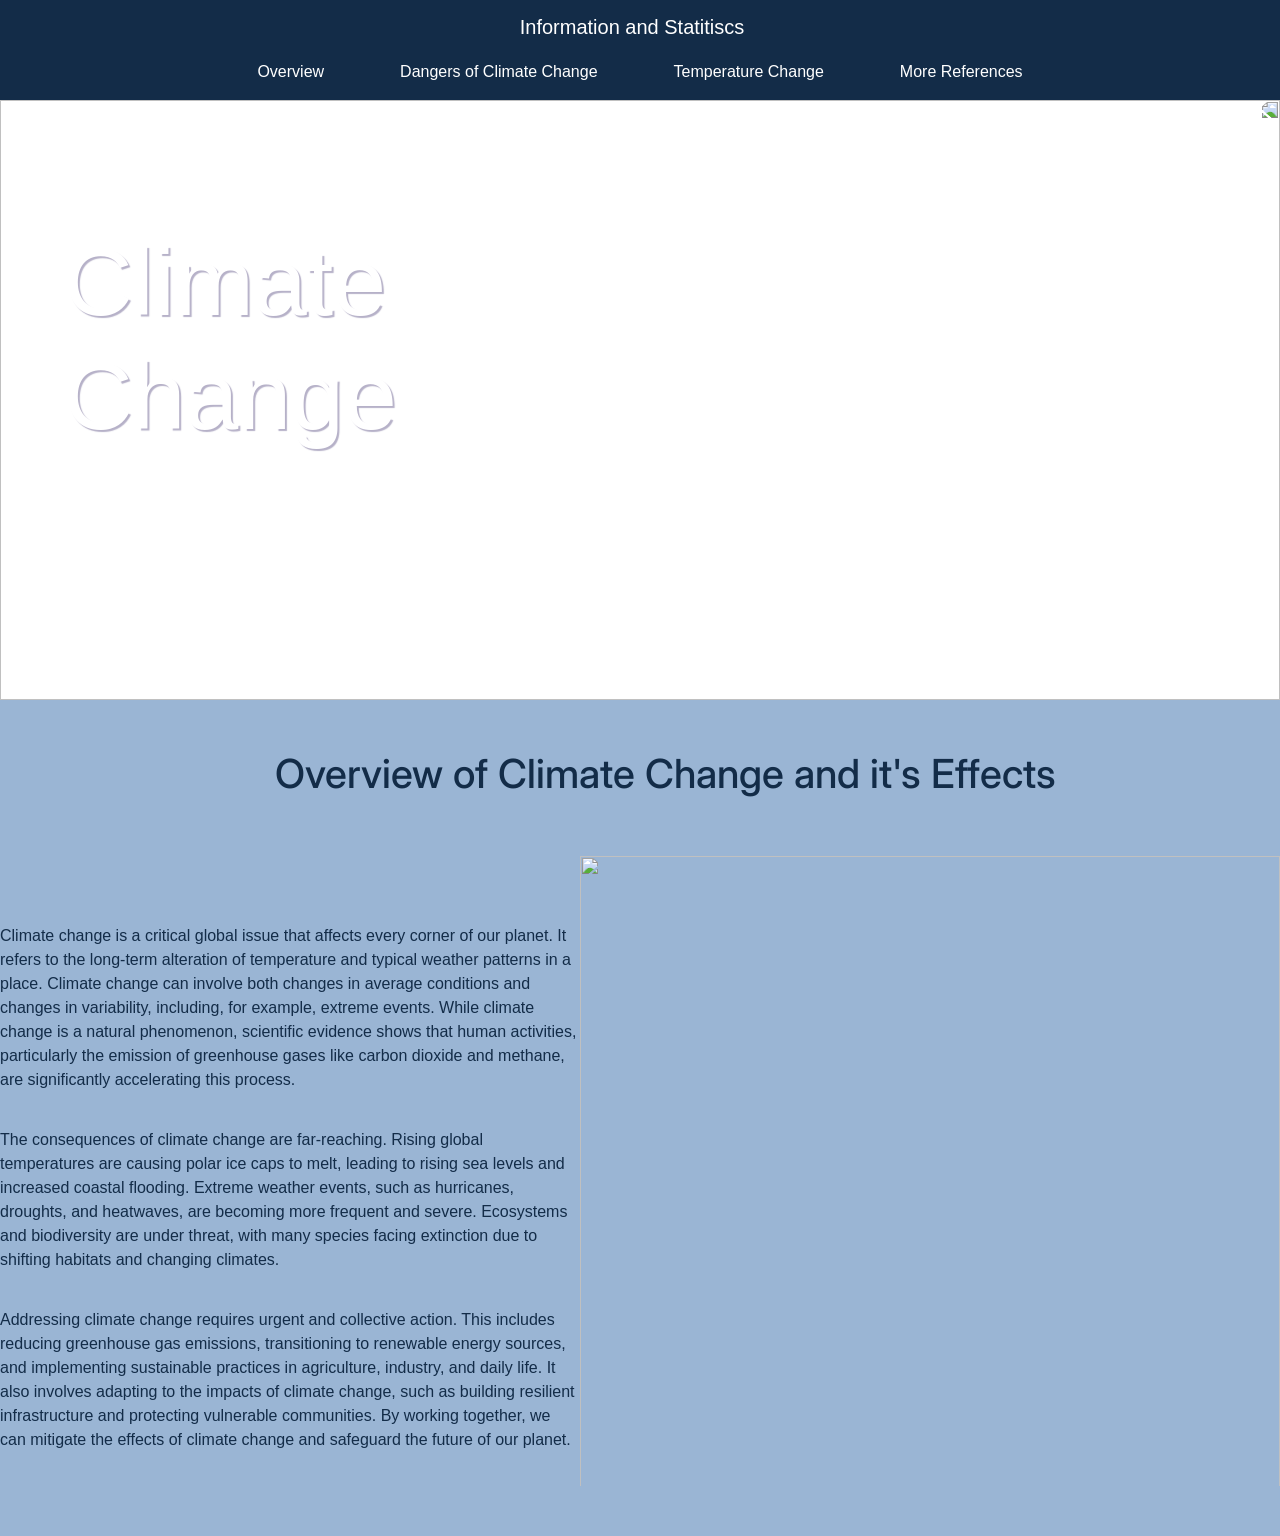
==== FinalProjectFiles/myHTML/index.html @ dd91fb5f "Add files via upload" ====
<!DOCTYPE html>
<html lang="en">
<head>
    <meta charset="UTF-8">
    <meta name="viewport" content="width=device-width, initial-scale=1.0">
    <title>Climate Change </title>


    <link rel="preconnect" href="https://fonts.googleapis.com">
    <link rel="preconnect" href="https://fonts.gstatic.com" crossorigin>
    <link href="https://fonts.googleapis.com/css2?family=Inter:wght@292&display=swap" rel="stylesheet">

    <link rel="preconnect" href="https://fonts.googleapis.com">
    <link rel="preconnect" href="https://fonts.gstatic.com" crossorigin>
    <link href="https://fonts.googleapis.com/css2?family=Alfa+Slab+One&family=Archivo+Black&family=Lexend+Deca:wght@100..900&display=swap" rel="stylesheet">

    <!-- Bootstrap CSS -->
    <link rel="stylesheet" href="https://stackpath.bootstrapcdn.com/bootstrap/4.5.2/css/bootstrap.min.css">

    <!-- Optional JavaScript -->
    <!-- jQuery first, then Popper.js, then Bootstrap JS -->
    <script src="https://code.jquery.com/jquery-3.5.1.slim.min.js"></script>
    <script src="https://cdn.jsdelivr.net/npm/@popperjs/core@2.5.2/dist/umd/popper.min.js"></script>
    <script src="https://stackpath.bootstrapcdn.com/bootstrap/4.5.2/js/bootstrap.min.js"></script>

    <link  rel="stylesheet" href = "style.css" />

</head>

<body>
    <!-- <nav class="navbar navbar-expand-lg navbar-light bg-light">
        <div class="collapse navbar-collapse" id="navbarNav">
          <ul class="navbar-nav">
            <li class="nav-item active">
              <a class="nav-link" href="index.html">About Author <span class="sr-only">(current)</span></a>
            </li>
          </ul>
        </div>
    </nav> -->
    <nav class="navbar navbar-expand-lg navbar-light bg-light navbar-bottom">
        <div class="collapse navbar-collapse" id="newNavbarNav">
            <h3 class="nav-item">
                <span class="navbar-brand" style="color: white;" > Information and Statitiscs </span>
            </h3>
          <ul class="navbar-nav">
            <li class="nav-item">
              <a class="nav-link" href="#">Overview</a>
            </li>
            <li class="nav-item">
              <a class="nav-link" href="#">Dangers of Climate Change</a>
            </li>
            <li class="nav-item">
                <a class="nav-link" href="#">Temperature Change</a>
            </li>
            <li class="nav-item">
                <a class="nav-link" href="./Reference.html">More References</a>
            </li>
          </ul>
        </div>
    </nav>
    <div class="images">
        <div class="text">
            <img class = "img" id="iceberg-image" src= "assets/Volcano.png" />
            <h1 id="title"> Climate Change  </h1>
            <p id="aboutText"> Understanding and learning about climate change is vitial to protect our planet. Here in this dashboard are different resources to stay educated and updated </p>
        </div>
    </div>
    <div class = "forbackground">
        <h1 class="Overview-title1">Overview of Climate Change and it's Effects</h1>
        <div class="Overview-content">
            <div class = "titlePara">
                <p class = "randomTEST">
                    Climate change is a critical global issue that affects every corner of our planet. It refers to the long-term alteration of temperature and typical weather patterns in a place. Climate change can involve both changes in average conditions and changes in variability, including, for example, extreme events. While climate change is a natural phenomenon, scientific evidence shows that human activities, particularly the emission of greenhouse gases like carbon dioxide and methane, are significantly accelerating this process.
                </p>
                <p class = "randomTEST">  
                    The consequences of climate change are far-reaching. Rising global temperatures are causing polar ice caps to melt, leading to rising sea levels and increased coastal flooding. Extreme weather events, such as hurricanes, droughts, and heatwaves, are becoming more frequent and severe. Ecosystems and biodiversity are under threat, with many species facing extinction due to shifting habitats and changing climates.
                </p>  
                <p class = "randomTEST">
                    Addressing climate change requires urgent and collective action. This includes reducing greenhouse gas emissions, transitioning to renewable energy sources, and implementing sustainable practices in agriculture, industry, and daily life. It also involves adapting to the impacts of climate change, such as building resilient infrastructure and protecting vulnerable communities. By working together, we can mitigate the effects of climate change and safeguard the future of our planet. 
                </p>
            </div>
            <img class = "polar" src= "assets/climatechangefacts.png"/>
        </div>
    </div>

</body>
---- FinalProjectFiles/myHTML/style.css ----
#iceberg-image{
    background-size: cover;
    background-repeat: no-repeat;
    background-position: top center;
    height: 600px;
    width: 100%;
    padding-top: 0;
    margin-top: 0; 
    transform: scaleX(-1);
}

#title{
    position: absolute;
    top: 25%; /* Center the text vertically */
    left: 5%;
    color: white; /* Change the text color if needed */
    font-size: 95px;
    max-width: 500px;
    text-shadow: 2px 2px 1px #1c0b5352;
    
  }

#aboutText{
    position: absolute;
    top: 59%; /* Center the text vertically */
    left: 5%;
    color: white;
    font-size: 18px;
    font-family: "Inter", sans-serif;
    max-width: 400px;
    font-weight: bold;
}

.navbar {
    background-color: #132c48ff !important; 
}
.nav-link {
    color: white !important; 
}
.nav-link:hover {
    color: #bc8cbaff !important; 
  }
.navbar-bottom{
    background-color: #132c48ff !important;
}
.navbar-bottom .navbar-collapse {
    display: flex;
    flex-direction: column;
    align-items: center;
}
.navbar-bottom .nav-item {
    padding-left: 30px;
    padding-right: 30px;
}
.randomTEST{
    padding-top: 20px;
    color:black;
    max-width: 600px;
}

.Overview-title1{
    font-family: "Inter", sans-serif;
    color:black;
    padding-top: 50px;
    padding-bottom: 30px;
    padding-left: 50px;
    text-align: center;
}



.Overview-content{
    display: flex;
    flex-direction: row;
    align-items: center;
    justify-content: space-around;
    width: 100%;

}

.polar{
    padding-top: 20px;
    padding-bottom: 50px;
    height: 700px;
    width: 700px
}

.titlePara{
    display: flex;
    flex-direction: column;
}
.forbackground{
    background-color: #9ab5d4ff;
}
.Overview-title1{
    color: #132c48ff;
}

.randomTEST{
    color: #132c48ff;
}
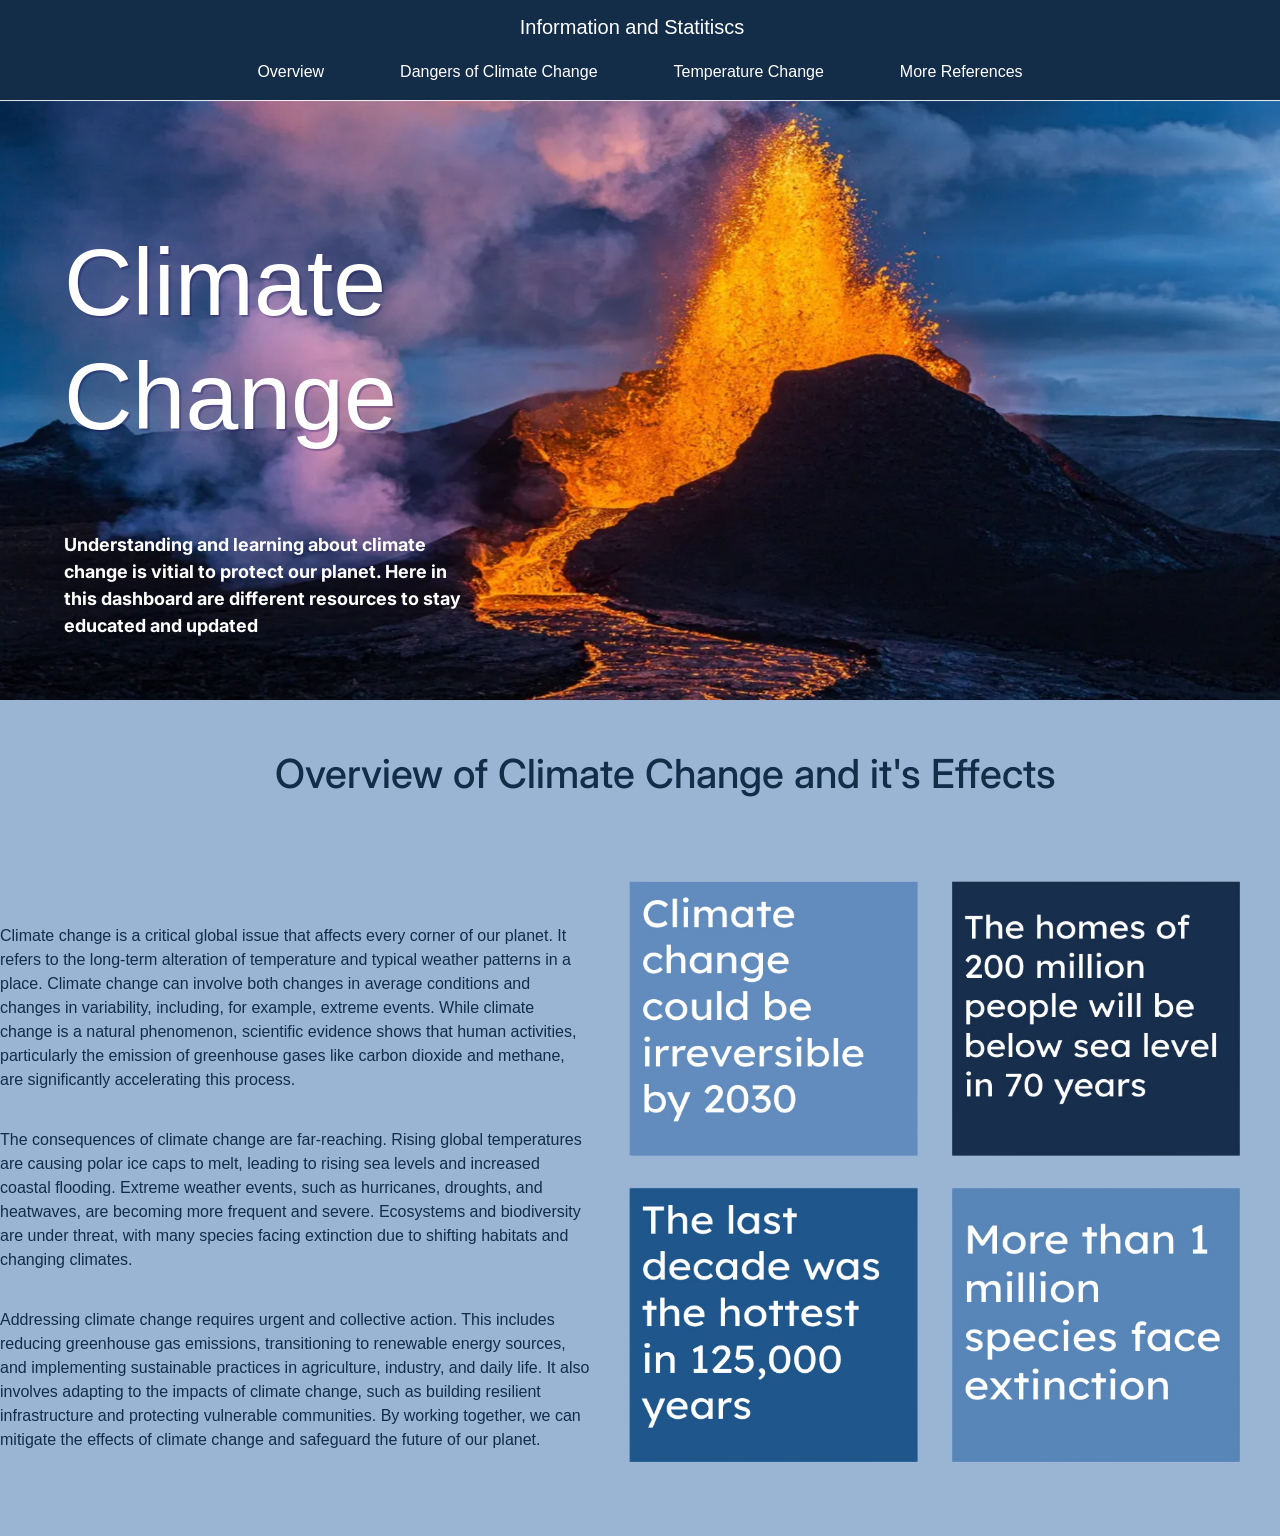
==== commit 05b9a94d: "Update index.html" ====
--- a/FinalProjectFiles/myHTML/index.html
+++ b/FinalProjectFiles/myHTML/index.html
@@ -44,16 +44,16 @@
             </h3>
           <ul class="navbar-nav">
             <li class="nav-item">
-              <a class="nav-link" href="#">Overview</a>
+              <a class="nav-link" href="https://finaldd2-3.onrender.com/">Overview</a>
             </li>
             <li class="nav-item">
-              <a class="nav-link" href="#">Dangers of Climate Change</a>
+              <a class="nav-link" href="https://resultsofclimatechange.onrender.com/">Dangers of Climate Change</a>
             </li>
             <li class="nav-item">
-                <a class="nav-link" href="#">Temperature Change</a>
+                <a class="nav-link" href="https://tempchange-7.onrender.com/">Temperature Change</a>
             </li>
             <li class="nav-item">
-                <a class="nav-link" href="./Reference.html">More References</a>
+                <a class="nav-link" href="https://finaldd2-3.onrender.com/Reference.html">More References</a>
             </li>
           </ul>
         </div>
@@ -83,4 +83,4 @@
         </div>
     </div>
 
-</body>+</body>
